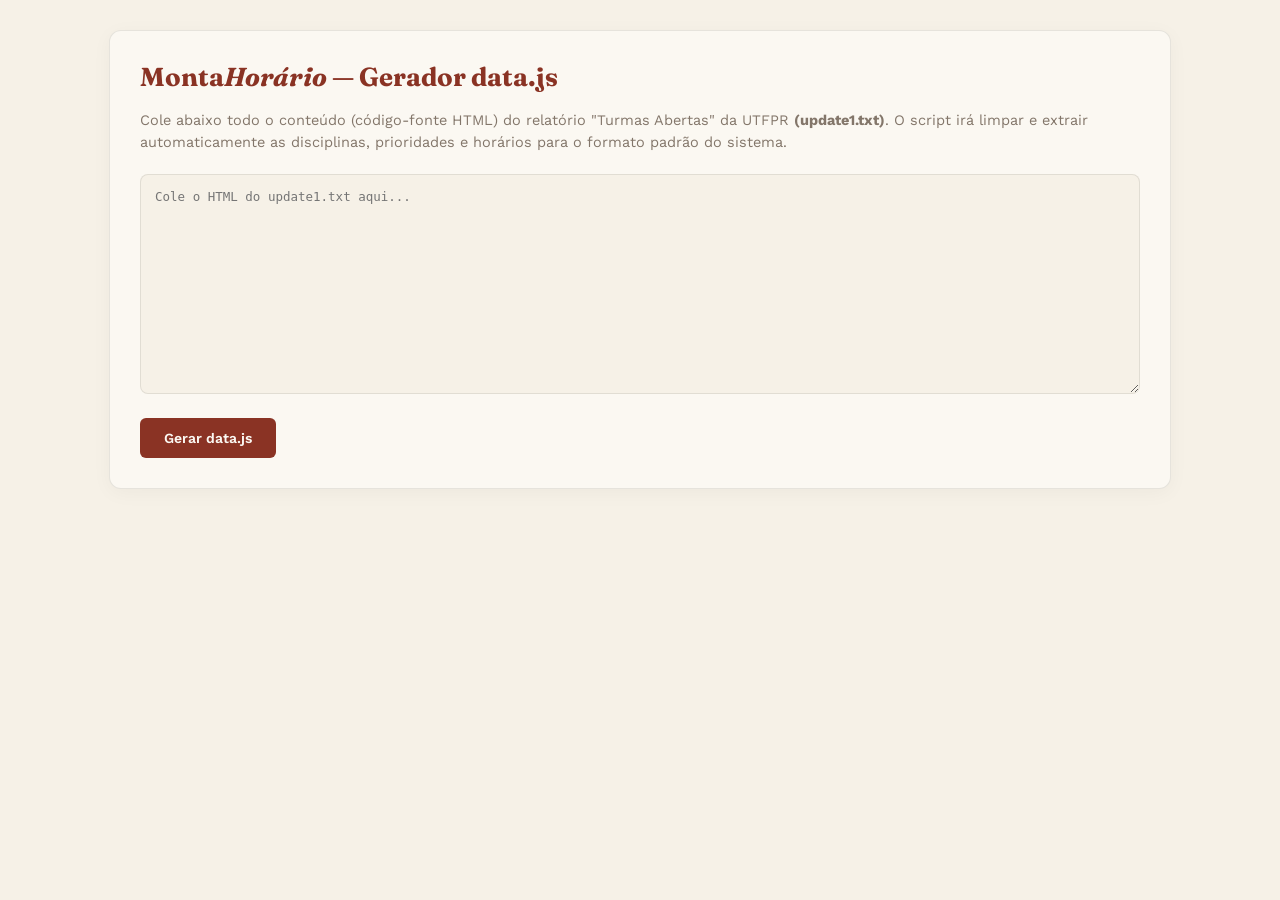
==== gerador.html @ 493f9831 "Add files via upload" ====
<!DOCTYPE html>
<html lang="pt-BR">
<head>
<meta charset="UTF-8">
<meta name="viewport" content="width=device-width, initial-scale=1.0">
<title>Gerador do data.js - Monta Horário UTFPR</title>
<link href="https://fonts.googleapis.com/css2?family=Fraunces:opsz,wght@9..144,600;9..144,700&family=Work+Sans:wght@400;500;600&display=swap" rel="stylesheet">
<style>
  :root {
    --bg: #f6f1e7; --panel: #fbf8f2; --panel2: #eee6d6; --border: rgba(43,38,32,.10);
    --text: #2b2621; --muted: #83766a; --accent: #8a3324; --accent-hover: #6f2a1e;
    --font-display: 'Fraunces', Georgia, serif;
    --font-body: 'Work Sans', -apple-system, Helvetica, Arial, sans-serif;
  }
  
  body {
    margin: 0; font-family: var(--font-body); background: var(--bg); color: var(--text); padding: 30px 20px;
  }
  
  .container {
    max-width: 1000px; margin: 0 auto; background: var(--panel); padding: 30px; 
    border-radius: 12px; box-shadow: 0 4px 20px rgba(0,0,0,0.04); border: 1px solid var(--border);
  }
  
  h1 { font-family: var(--font-display); color: var(--accent); margin-top: 0; font-size: 26px; }
  h1 span { font-style: italic; }
  p { color: var(--muted); font-size: 14.5px; line-height: 1.5; margin-bottom: 20px; }
  
  textarea {
    width: 100%; height: 220px; padding: 14px; font-family: monospace; font-size: 12.5px;
    border: 1px solid var(--border); border-radius: 8px; background: var(--bg); color: var(--text);
    resize: vertical; box-sizing: border-box; margin-bottom: 20px;
  }
  textarea:focus { outline: 2px solid var(--accent); outline-offset: -1px; }
  
  button {
    background: var(--accent); color: #fbf8f2; border: none; padding: 12px 24px; font-size: 14px;
    font-weight: 600; border-radius: 6px; cursor: pointer; transition: 0.2s; font-family: var(--font-body);
  }
  button:hover { background: var(--accent-hover); }
  
  .output-area { margin-top: 30px; display: none; }
  .output-area.show { display: block; }
  
  .header-controls { display: flex; justify-content: space-between; align-items: center; margin-bottom: 10px; }
  .header-controls h2 { font-family: var(--font-display); font-size: 20px; margin: 0; }
  .header-controls button { background: var(--text); padding: 8px 16px; }
  .header-controls button:hover { background: #000; }
  
</style>
</head>
<body>

<div class="container">
  <h1>Monta<span>Horário</span> — Gerador data.js</h1>
  <p>Cole abaixo todo o conteúdo (código-fonte HTML) do relatório "Turmas Abertas" da UTFPR <b>(update1.txt)</b>. O script irá limpar e extrair automaticamente as disciplinas, prioridades e horários para o formato padrão do sistema.</p>

  <textarea id="inputHtml" placeholder="Cole o HTML do update1.txt aqui..."></textarea>
  
  <button onclick="converter()">Gerar data.js</button>

  <div class="output-area" id="outputArea">
    <div class="header-controls">
      <h2>Resultado (data.js)</h2>
      <button onclick="copiar()">Copiar Código</button>
    </div>
    <textarea id="outputJs" readonly></textarea>
  </div>
</div>

<script>
  // Função para limpar conteúdo de células HTML (ex: quebras de linha em professores/prioridades)
  function clearCell(html) {
    let text = html.replace(/<br\s*\/?>/gi, ', ').replace(/&nbsp;/gi, ' '); // Troca <br> por vírgula
    text = text.replace(/<[^>]*>?/gm, ''); // Remove outras tags remanescentes
    text = text.replace(/,\s*$/, '').trim(); // Remove a última vírgula e espaços em branco
    return text;
  }

  function converter() {
    const input = document.getElementById('inputHtml').value;
    const parser = new DOMParser();
    const doc = parser.parseFromString(input, 'text/html');
    
    let result = [];
    let currentSubject = null;

    // Vasculha todas as linhas de tabela do arquivo colado
    const rows = doc.querySelectorAll('table tr');
    
    rows.forEach(row => {
      // 1. Verifica se a linha é de Cabeçalho de Disciplina
      const titleCell = row.querySelector('td.t b');
      if (titleCell) {
        const fullTitle = titleCell.textContent.trim();
        const splitIndex = fullTitle.indexOf(' - ');
        if (splitIndex !== -1) {
          currentSubject = {
            code: fullTitle.substring(0, splitIndex).trim(),
            name: fullTitle.substring(splitIndex + 3).trim(),
            turmas: []
          };
          result.push(currentSubject);
        }
        return;
      }

      // 2. Verifica se a linha contém dados das Turmas (precisa ter as colunas corretas)
      const tds = row.querySelectorAll('td');
      if (tds.length >= 10 && currentSubject) {
        
        // Ignorar o cabeçalho secundário que diz "Turma", "Enquadramento", etc
        if (tds[0].textContent.trim().toLowerCase() === 'turma') return;

        const turma = tds[0].textContent.trim();
        const enq = tds[1].textContent.trim();
        const vt = tds[2].textContent.trim();
        const vc = tds[3].textContent.trim();
        const res = tds[4].textContent.trim();
        
        // Prioridade
        let prio = clearCell(tds[5].innerHTML);
        if (prio === '-' || prio === '') prio = "";

        // Formatando o Horário: removendo espaços envolta dos hifens e preservando asteriscos
        let hRaw = tds[7].textContent.trim();
        let h = hRaw.replace(/\s*-\s*/g, '-').replace(/\s+/g, '');
        
        // Professor e Optativa
        let prof = clearCell(tds[8].innerHTML);
        let opt = clearCell(tds[9].innerHTML);
        if (opt === '-' || opt === '' || opt.toLowerCase() === 'não') {
          opt = 'Não';
        }

        currentSubject.turmas.push({
          turma, enq, vt, vc, res, prio, h, prof, opt
        });
      }
    });

    if (result.length === 0) {
      alert("Nenhuma disciplina encontrada. Verifique se o conteúdo colado é o HTML correto do relatório.");
      return;
    }

    // 3. Montar a string de saída no formato exato original do data.js
    let outputString = `/* ============================================================
   data.js — Dataset de disciplinas e configuração da grade
   Gerado automaticamente pelo conversor de relatórios.
   ============================================================ */\n\nconst DATA = [\n`;

    result.forEach((sub, index) => {
      outputString += `{code:"${sub.code}",name:"${sub.name}",turmas:[\n`;
      sub.turmas.forEach((t, tIndex) => {
        outputString += `{turma:"${t.turma}",enq:"${t.enq}",vt:"${t.vt}",vc:"${t.vc}",res:"${t.res}",prio:"${t.prio}",h:"${t.h}",prof:"${t.prof}",opt:"${t.opt}"}`;
        if (tIndex < sub.turmas.length - 1) outputString += ",\n";
        else outputString += "\n";
      });
      outputString += `]}`;
      if (index < result.length - 1) outputString += ",\n";
      else outputString += "\n";
    });

    outputString += `];\n\n/* ============== CONFIGURAÇÃO DA GRADE DE HORÁRIOS ============== */\n`;
    outputString += `const DAYS = [
  {n:2,label:"Segunda"},{n:3,label:"Terça"},{n:4,label:"Quarta"},
  {n:5,label:"Quinta"},{n:6,label:"Sexta"},{n:7,label:"Sábado"}
];
const AULAS = [
  {code:"M1",turno:"M",start:"07:30",end:"08:20"},
  {code:"M2",turno:"M",start:"08:20",end:"09:10"},
  {code:"M3",turno:"M",start:"09:10",end:"10:00"},
  {code:"M4",turno:"M",start:"10:20",end:"11:10"},
  {code:"M5",turno:"M",start:"11:10",end:"12:00"},
  {code:"M6",turno:"M",start:"12:00",end:"12:50"},
  {code:"T1",turno:"T",start:"13:00",end:"13:50"},
  {code:"T2",turno:"T",start:"13:50",end:"14:40"},
  {code:"T3",turno:"T",start:"14:40",end:"15:30"},
  {code:"T4",turno:"T",start:"15:50",end:"16:40"},
  {code:"T5",turno:"T",start:"16:40",end:"17:30"},
  {code:"T6",turno:"T",start:"17:50",end:"18:40"},
  {code:"N1",turno:"N",start:"18:40",end:"19:30"},
  {code:"N2",turno:"N",start:"19:30",end:"20:20"},
  {code:"N3",turno:"N",start:"20:20",end:"21:10"},
  {code:"N4",turno:"N",start:"21:20",end:"22:10"},
  {code:"N5",turno:"N",start:"22:10",end:"23:00"}
];

/* Paleta de cores expandida e mais variada */
const PALETTE = [
  "#8a3324", "#2c6e49", "#00509d", "#7b2cbf", "#ca6702", 
  "#4a4e69", "#b91d47", "#006d77", "#606c38", "#590d22",
  "#023e8a", "#a24936", "#386641", "#5a189a", "#d62828",
  "#457b9d", "#7f4f24", "#2a9d8f", "#c9184a", "#1d3557",
  "#6a994e", "#9d4edd", "#9b2226", "#0081a7", "#5e548e",
  "#800f2f", "#2d6a4f", "#936639", "#3c096c", "#0077b6"
];`;

    document.getElementById('outputJs').value = outputString;
    document.getElementById('outputArea').classList.add('show');
  }

  function copiar() {
    const output = document.getElementById('outputJs');
    output.select();
    document.execCommand('copy');
    alert('data.js copiado para a área de transferência! Agora é só colar no arquivo data.js do repositório.');
  }
</script>
</body>
</html>
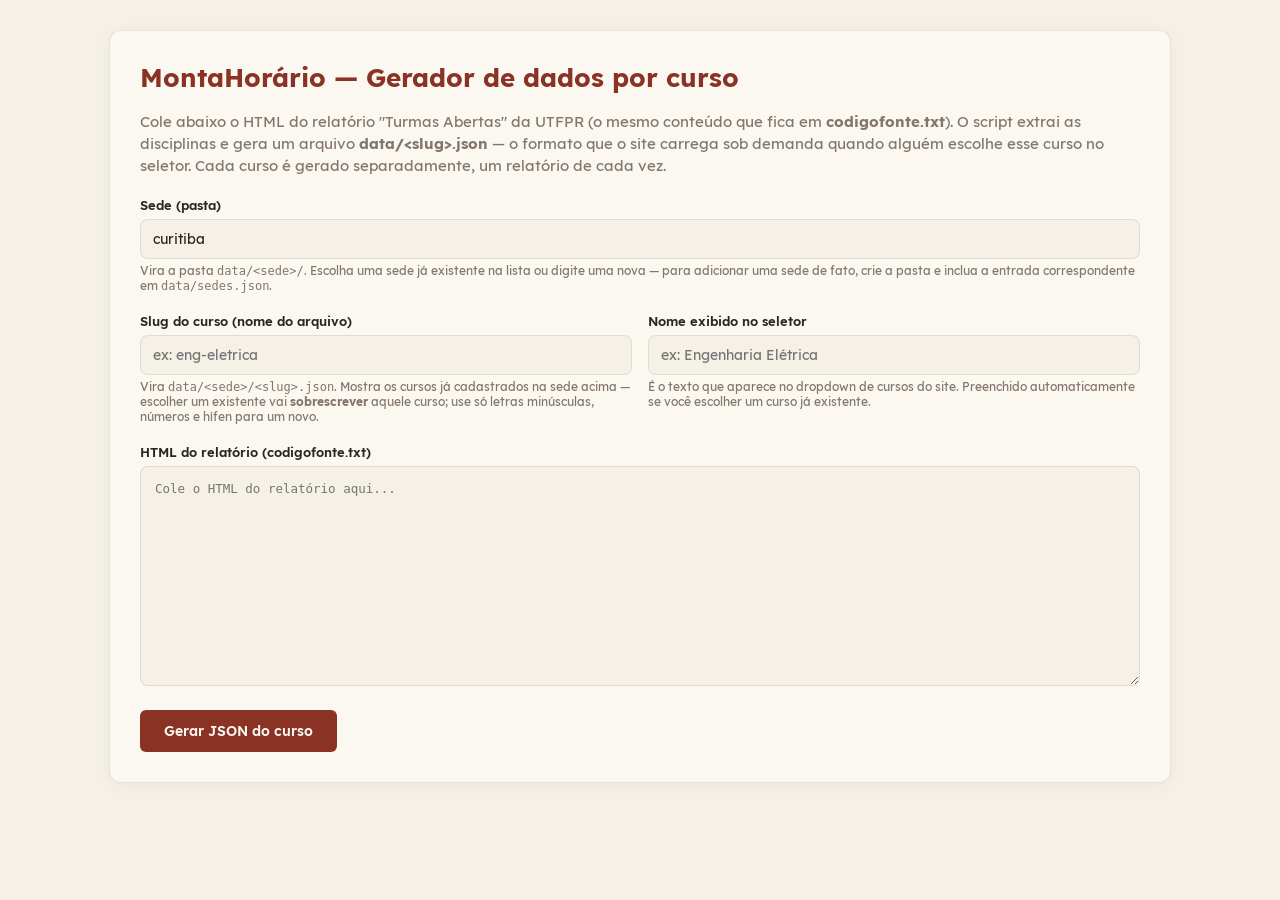
==== commit 07cc2d5c: "Outros cursos adicionados" ====
--- a/gerador.html
+++ b/gerador.html
@@ -1,212 +1,347 @@
-<!DOCTYPE html>
-<html lang="pt-BR">
-<head>
-<meta charset="UTF-8">
-<meta name="viewport" content="width=device-width, initial-scale=1.0">
-<title>Gerador do data.js - Monta Horário UTFPR</title>
-<link href="https://fonts.googleapis.com/css2?family=Fraunces:opsz,wght@9..144,600;9..144,700&family=Work+Sans:wght@400;500;600&display=swap" rel="stylesheet">
-<style>
-  :root {
-    --bg: #f6f1e7; --panel: #fbf8f2; --panel2: #eee6d6; --border: rgba(43,38,32,.10);
-    --text: #2b2621; --muted: #83766a; --accent: #8a3324; --accent-hover: #6f2a1e;
-    --font-display: 'Fraunces', Georgia, serif;
-    --font-body: 'Work Sans', -apple-system, Helvetica, Arial, sans-serif;
-  }
-  
-  body {
-    margin: 0; font-family: var(--font-body); background: var(--bg); color: var(--text); padding: 30px 20px;
-  }
-  
-  .container {
-    max-width: 1000px; margin: 0 auto; background: var(--panel); padding: 30px; 
-    border-radius: 12px; box-shadow: 0 4px 20px rgba(0,0,0,0.04); border: 1px solid var(--border);
-  }
-  
-  h1 { font-family: var(--font-display); color: var(--accent); margin-top: 0; font-size: 26px; }
-  h1 span { font-style: italic; }
-  p { color: var(--muted); font-size: 14.5px; line-height: 1.5; margin-bottom: 20px; }
-  
-  textarea {
-    width: 100%; height: 220px; padding: 14px; font-family: monospace; font-size: 12.5px;
-    border: 1px solid var(--border); border-radius: 8px; background: var(--bg); color: var(--text);
-    resize: vertical; box-sizing: border-box; margin-bottom: 20px;
-  }
-  textarea:focus { outline: 2px solid var(--accent); outline-offset: -1px; }
-  
-  button {
-    background: var(--accent); color: #fbf8f2; border: none; padding: 12px 24px; font-size: 14px;
-    font-weight: 600; border-radius: 6px; cursor: pointer; transition: 0.2s; font-family: var(--font-body);
-  }
-  button:hover { background: var(--accent-hover); }
-  
-  .output-area { margin-top: 30px; display: none; }
-  .output-area.show { display: block; }
-  
-  .header-controls { display: flex; justify-content: space-between; align-items: center; margin-bottom: 10px; }
-  .header-controls h2 { font-family: var(--font-display); font-size: 20px; margin: 0; }
-  .header-controls button { background: var(--text); padding: 8px 16px; }
-  .header-controls button:hover { background: #000; }
-  
-</style>
-</head>
-<body>
-
-<div class="container">
-  <h1>Monta<span>Horário</span> — Gerador data.js</h1>
-  <p>Cole abaixo todo o conteúdo (código-fonte HTML) do relatório "Turmas Abertas" da UTFPR <b>(update1.txt)</b>. O script irá limpar e extrair automaticamente as disciplinas, prioridades e horários para o formato padrão do sistema.</p>
-
-  <textarea id="inputHtml" placeholder="Cole o HTML do update1.txt aqui..."></textarea>
-  
-  <button onclick="converter()">Gerar data.js</button>
-
-  <div class="output-area" id="outputArea">
-    <div class="header-controls">
-      <h2>Resultado (data.js)</h2>
-      <button onclick="copiar()">Copiar Código</button>
-    </div>
-    <textarea id="outputJs" readonly></textarea>
-  </div>
-</div>
-
-<script>
-  // Função para limpar conteúdo de células HTML (ex: quebras de linha em professores/prioridades)
-  function clearCell(html) {
-    let text = html.replace(/<br\s*\/?>/gi, ', ').replace(/&nbsp;/gi, ' '); // Troca <br> por vírgula
-    text = text.replace(/<[^>]*>?/gm, ''); // Remove outras tags remanescentes
-    text = text.replace(/,\s*$/, '').trim(); // Remove a última vírgula e espaços em branco
-    return text;
-  }
-
-  function converter() {
-    const input = document.getElementById('inputHtml').value;
-    const parser = new DOMParser();
-    const doc = parser.parseFromString(input, 'text/html');
-    
-    let result = [];
-    let currentSubject = null;
-
-    // Vasculha todas as linhas de tabela do arquivo colado
-    const rows = doc.querySelectorAll('table tr');
-    
-    rows.forEach(row => {
-      // 1. Verifica se a linha é de Cabeçalho de Disciplina
-      const titleCell = row.querySelector('td.t b');
-      if (titleCell) {
-        const fullTitle = titleCell.textContent.trim();
-        const splitIndex = fullTitle.indexOf(' - ');
-        if (splitIndex !== -1) {
-          currentSubject = {
-            code: fullTitle.substring(0, splitIndex).trim(),
-            name: fullTitle.substring(splitIndex + 3).trim(),
-            turmas: []
-          };
-          result.push(currentSubject);
-        }
-        return;
-      }
-
-      // 2. Verifica se a linha contém dados das Turmas (precisa ter as colunas corretas)
-      const tds = row.querySelectorAll('td');
-      if (tds.length >= 10 && currentSubject) {
-        
-        // Ignorar o cabeçalho secundário que diz "Turma", "Enquadramento", etc
-        if (tds[0].textContent.trim().toLowerCase() === 'turma') return;
-
-        const turma = tds[0].textContent.trim();
-        const enq = tds[1].textContent.trim();
-        const vt = tds[2].textContent.trim();
-        const vc = tds[3].textContent.trim();
-        const res = tds[4].textContent.trim();
-        
-        // Prioridade
-        let prio = clearCell(tds[5].innerHTML);
-        if (prio === '-' || prio === '') prio = "";
-
-        // Formatando o Horário: removendo espaços envolta dos hifens e preservando asteriscos
-        let hRaw = tds[7].textContent.trim();
-        let h = hRaw.replace(/\s*-\s*/g, '-').replace(/\s+/g, '');
-        
-        // Professor e Optativa
-        let prof = clearCell(tds[8].innerHTML);
-        let opt = clearCell(tds[9].innerHTML);
-        if (opt === '-' || opt === '' || opt.toLowerCase() === 'não') {
-          opt = 'Não';
-        }
-
-        currentSubject.turmas.push({
-          turma, enq, vt, vc, res, prio, h, prof, opt
-        });
-      }
-    });
-
-    if (result.length === 0) {
-      alert("Nenhuma disciplina encontrada. Verifique se o conteúdo colado é o HTML correto do relatório.");
-      return;
-    }
-
-    // 3. Montar a string de saída no formato exato original do data.js
-    let outputString = `/* ============================================================
-   data.js — Dataset de disciplinas e configuração da grade
-   Gerado automaticamente pelo conversor de relatórios.
-   ============================================================ */\n\nconst DATA = [\n`;
-
-    result.forEach((sub, index) => {
-      outputString += `{code:"${sub.code}",name:"${sub.name}",turmas:[\n`;
-      sub.turmas.forEach((t, tIndex) => {
-        outputString += `{turma:"${t.turma}",enq:"${t.enq}",vt:"${t.vt}",vc:"${t.vc}",res:"${t.res}",prio:"${t.prio}",h:"${t.h}",prof:"${t.prof}",opt:"${t.opt}"}`;
-        if (tIndex < sub.turmas.length - 1) outputString += ",\n";
-        else outputString += "\n";
-      });
-      outputString += `]}`;
-      if (index < result.length - 1) outputString += ",\n";
-      else outputString += "\n";
-    });
-
-    outputString += `];\n\n/* ============== CONFIGURAÇÃO DA GRADE DE HORÁRIOS ============== */\n`;
-    outputString += `const DAYS = [
-  {n:2,label:"Segunda"},{n:3,label:"Terça"},{n:4,label:"Quarta"},
-  {n:5,label:"Quinta"},{n:6,label:"Sexta"},{n:7,label:"Sábado"}
-];
-const AULAS = [
-  {code:"M1",turno:"M",start:"07:30",end:"08:20"},
-  {code:"M2",turno:"M",start:"08:20",end:"09:10"},
-  {code:"M3",turno:"M",start:"09:10",end:"10:00"},
-  {code:"M4",turno:"M",start:"10:20",end:"11:10"},
-  {code:"M5",turno:"M",start:"11:10",end:"12:00"},
-  {code:"M6",turno:"M",start:"12:00",end:"12:50"},
-  {code:"T1",turno:"T",start:"13:00",end:"13:50"},
-  {code:"T2",turno:"T",start:"13:50",end:"14:40"},
-  {code:"T3",turno:"T",start:"14:40",end:"15:30"},
-  {code:"T4",turno:"T",start:"15:50",end:"16:40"},
-  {code:"T5",turno:"T",start:"16:40",end:"17:30"},
-  {code:"T6",turno:"T",start:"17:50",end:"18:40"},
-  {code:"N1",turno:"N",start:"18:40",end:"19:30"},
-  {code:"N2",turno:"N",start:"19:30",end:"20:20"},
-  {code:"N3",turno:"N",start:"20:20",end:"21:10"},
-  {code:"N4",turno:"N",start:"21:20",end:"22:10"},
-  {code:"N5",turno:"N",start:"22:10",end:"23:00"}
-];
-
-/* Paleta de cores expandida e mais variada */
-const PALETTE = [
-  "#8a3324", "#2c6e49", "#00509d", "#7b2cbf", "#ca6702", 
-  "#4a4e69", "#b91d47", "#006d77", "#606c38", "#590d22",
-  "#023e8a", "#a24936", "#386641", "#5a189a", "#d62828",
-  "#457b9d", "#7f4f24", "#2a9d8f", "#c9184a", "#1d3557",
-  "#6a994e", "#9d4edd", "#9b2226", "#0081a7", "#5e548e",
-  "#800f2f", "#2d6a4f", "#936639", "#3c096c", "#0077b6"
-];`;
-
-    document.getElementById('outputJs').value = outputString;
-    document.getElementById('outputArea').classList.add('show');
-  }
-
-  function copiar() {
-    const output = document.getElementById('outputJs');
-    output.select();
-    document.execCommand('copy');
-    alert('data.js copiado para a área de transferência! Agora é só colar no arquivo data.js do repositório.');
-  }
-</script>
-</body>
-</html>+<!DOCTYPE html>
+<html lang="pt-BR">
+<head>
+<meta charset="UTF-8">
+<meta name="viewport" content="width=device-width, initial-scale=1.0">
+<title>Gerador de data/*.json - Monta Horário UTFPR</title>
+<style>
+  @font-face{font-family:'Lexend';src:url('assets/fonts/Lexend-Regular.woff2') format('woff2');font-weight:400;font-style:normal;font-display:swap;}
+  @font-face{font-family:'Lexend';src:url('assets/fonts/Lexend-Medium.woff2') format('woff2');font-weight:500;font-style:normal;font-display:swap;}
+  @font-face{font-family:'Lexend';src:url('assets/fonts/Lexend-SemiBold.woff2') format('woff2');font-weight:600;font-style:normal;font-display:swap;}
+  @font-face{font-family:'Lexend';src:url('assets/fonts/Lexend-Bold.woff2') format('woff2');font-weight:700;font-style:normal;font-display:swap;}
+
+  :root {
+    --bg: #f6f1e7; --panel: #fbf8f2; --panel2: #eee6d6; --border: rgba(43,38,32,.10);
+    --text: #2b2621; --muted: #83766a; --accent: #8a3324; --accent-hover: #6f2a1e;
+    --font-display: 'Lexend', -apple-system, Helvetica, Arial, sans-serif;
+    --font-body: 'Lexend', -apple-system, Helvetica, Arial, sans-serif;
+  }
+
+  body {
+    margin: 0; font-family: var(--font-body); background: var(--bg); color: var(--text); padding: 30px 20px;
+  }
+
+  .container {
+    max-width: 1000px; margin: 0 auto; background: var(--panel); padding: 30px;
+    border-radius: 12px; box-shadow: 0 4px 20px rgba(0,0,0,0.04); border: 1px solid var(--border);
+  }
+
+  h1 { font-family: var(--font-display); color: var(--accent); margin-top: 0; font-size: 26px; }
+  h1 span { font-weight: 700; color: inherit; }
+  p { color: var(--muted); font-size: 14.5px; line-height: 1.5; margin-bottom: 20px; }
+
+  label { display: block; font-size: 13px; font-weight: 600; margin-bottom: 6px; }
+
+  .course-fields { display: flex; gap: 16px; margin-bottom: 20px; flex-wrap: wrap; }
+  .course-fields > div { flex: 1; min-width: 220px; }
+  .course-fields input {
+    width: 100%; padding: 10px 12px; font-family: var(--font-body); font-size: 14px;
+    border: 1px solid var(--border); border-radius: 8px; background: var(--bg); color: var(--text);
+    box-sizing: border-box;
+  }
+  .course-fields input:focus { outline: 2px solid var(--accent); outline-offset: -1px; }
+  .hint { font-size: 12px; color: var(--muted); margin-top: 4px; }
+
+  textarea {
+    width: 100%; height: 220px; padding: 14px; font-family: monospace; font-size: 12.5px;
+    border: 1px solid var(--border); border-radius: 8px; background: var(--bg); color: var(--text);
+    resize: vertical; box-sizing: border-box; margin-bottom: 20px;
+  }
+  textarea:focus { outline: 2px solid var(--accent); outline-offset: -1px; }
+
+  button {
+    background: var(--accent); color: #fbf8f2; border: none; padding: 12px 24px; font-size: 14px;
+    font-weight: 600; border-radius: 6px; cursor: pointer; transition: 0.2s; font-family: var(--font-body);
+  }
+  button:hover { background: var(--accent-hover); }
+  button:disabled { opacity: .5; cursor: not-allowed; }
+
+  .output-area { margin-top: 30px; display: none; }
+  .output-area.show { display: block; }
+
+  .header-controls { display: flex; justify-content: space-between; align-items: center; margin-bottom: 10px; gap: 10px; flex-wrap: wrap; }
+  .header-controls h2 { font-family: var(--font-display); font-size: 20px; margin: 0; }
+  .header-controls .btn-group { display: flex; gap: 8px; }
+  .header-controls button { background: var(--text); padding: 8px 16px; }
+  .header-controls button:hover { background: #000; }
+
+  .manifest-tip {
+    margin-top: 16px; padding: 12px 14px; border-radius: 8px; background: var(--panel2);
+    font-size: 13px; color: var(--text); line-height: 1.5;
+  }
+  .manifest-tip code { background: rgba(43,38,32,.08); padding: 1px 5px; border-radius: 4px; }
+</style>
+</head>
+<body>
+
+<div class="container">
+  <h1>Monta<span>Horário</span> — Gerador de dados por curso</h1>
+  <p>
+    Cole abaixo o HTML do relatório "Turmas Abertas" da UTFPR (o mesmo conteúdo que fica em <b>codigofonte.txt</b>).
+    O script extrai as disciplinas e gera um arquivo <b>data/&lt;slug&gt;.json</b> — o formato que o site
+    carrega sob demanda quando alguém escolhe esse curso no seletor. Cada curso é gerado separadamente,
+    um relatório de cada vez.
+  </p>
+
+  <p id="autoFillWarning" class="hint" style="display:none; background: var(--panel2); padding: 10px 12px; border-radius: 8px; color: var(--text);">
+    ⚠️ Não consegui carregar as sedes/cursos já existentes (<code>data/sedes.json</code> / <code>data/&lt;sede&gt;/manifest.json</code>) para sugerir nos campos abaixo — isso é normal se você abriu este arquivo direto do disco (<code>file://</code>), já que o navegador bloqueia esse tipo de busca nesse caso. Sirva a pasta com um servidor local (ex: <code>npx serve</code>, extensão "Live Server") ou abra pelo GitHub Pages para ativar as sugestões. Os campos continuam funcionando normalmente por digitação.
+  </p>
+
+  <div class="course-fields">
+    <div>
+      <label for="sedeSlug">Sede (pasta)</label>
+      <input id="sedeSlug" list="sedeOptions" placeholder="ex: curitiba" value="curitiba" autocomplete="off">
+      <datalist id="sedeOptions"></datalist>
+      <div class="hint">Vira a pasta <code>data/&lt;sede&gt;/</code>. Escolha uma sede já existente na lista ou digite uma nova — para adicionar uma sede de fato, crie a pasta e inclua a entrada correspondente em <code>data/sedes.json</code>.</div>
+    </div>
+  </div>
+
+  <div class="course-fields">
+    <div>
+      <label for="courseSlug">Slug do curso (nome do arquivo)</label>
+      <input id="courseSlug" list="courseOptions" placeholder="ex: eng-eletrica" autocomplete="off">
+      <datalist id="courseOptions"></datalist>
+      <div class="hint">Vira <code>data/&lt;sede&gt;/&lt;slug&gt;.json</code>. Mostra os cursos já cadastrados na sede acima — escolher um existente vai <b>sobrescrever</b> aquele curso; use só letras minúsculas, números e hífen para um novo.</div>
+    </div>
+    <div>
+      <label for="courseLabel">Nome exibido no seletor</label>
+      <input id="courseLabel" list="courseLabelOptions" placeholder="ex: Engenharia Elétrica" autocomplete="off">
+      <datalist id="courseLabelOptions"></datalist>
+      <div class="hint">É o texto que aparece no dropdown de cursos do site. Preenchido automaticamente se você escolher um curso já existente.</div>
+    </div>
+  </div>
+
+  <label for="inputHtml">HTML do relatório (codigofonte.txt)</label>
+  <textarea id="inputHtml" placeholder="Cole o HTML do relatório aqui..."></textarea>
+
+  <button onclick="converter()">Gerar JSON do curso</button>
+
+  <div class="output-area" id="outputArea">
+    <div class="header-controls">
+      <h2 id="outputTitle">Resultado</h2>
+      <div class="btn-group">
+        <button onclick="copiar()">Copiar JSON</button>
+        <button onclick="baixar()">Baixar arquivo</button>
+      </div>
+    </div>
+    <textarea id="outputJs" readonly></textarea>
+    <div class="manifest-tip" id="manifestTip"></div>
+  </div>
+</div>
+
+<script>
+  // Função para limpar conteúdo de células HTML (ex: quebras de linha em professores/prioridades)
+  function clearCell(html) {
+    let text = html.replace(/<br\s*\/?>/gi, ', ').replace(/&nbsp;/gi, ' '); // Troca <br> por vírgula
+    text = text.replace(/<[^>]*>?/gm, ''); // Remove outras tags remanescentes
+    text = text.replace(/,\s*$/, '').trim(); // Remove a última vírgula e espaços em branco
+    return text;
+  }
+
+  function slugify(s) {
+    return s.trim().toLowerCase()
+      .normalize('NFD').replace(/[\u0300-\u036f]/g, '') // remove acentos
+      .replace(/[^a-z0-9]+/g, '-')
+      .replace(/^-+|-+$/g, '');
+  }
+
+  function escAttr(s) {
+    return String(s).replace(/&/g, '&amp;').replace(/"/g, '&quot;').replace(/</g, '&lt;').replace(/>/g, '&gt;');
+  }
+
+  let knownCourses = []; // manifest da sede atualmente digitada no campo Sede
+  let autoFillFailed = false;
+
+  function showAutoFillWarning() {
+    if (autoFillFailed) return; // já mostrado, não repete
+    autoFillFailed = true;
+    document.getElementById('autoFillWarning').style.display = 'block';
+  }
+
+  // Busca data/sedes.json e preenche o <datalist> de sedes. Se falhar
+  // (ex.: arquivo aberto via file://, onde fetch de arquivo local é
+  // bloqueado pelo navegador), avisa e os campos continuam funcionando
+  // por digitação livre, só sem sugestão automática.
+  async function loadSedeSuggestions() {
+    try {
+      const res = await fetch('data/sedes.json');
+      if (!res.ok) throw new Error('HTTP ' + res.status);
+      const sedes = await res.json();
+      document.getElementById('sedeOptions').innerHTML = sedes
+        .map(s => `<option value="${escAttr(s.slug)}">${escAttr(s.label)}</option>`)
+        .join('');
+    } catch (e) {
+      showAutoFillWarning();
+    }
+  }
+
+  // Busca data/<sede>/manifest.json e preenche os <datalist> de curso
+  // (slug) e de nome exibido, para a sede atualmente escrita no campo.
+  async function loadCourseSuggestions(sedeSlug) {
+    if (!sedeSlug) { knownCourses = []; return; }
+    try {
+      const res = await fetch(`data/${encodeURIComponent(sedeSlug)}/manifest.json`);
+      if (!res.ok) throw new Error('HTTP ' + res.status);
+      knownCourses = await res.json();
+      document.getElementById('courseOptions').innerHTML = knownCourses
+        .map(c => `<option value="${escAttr(c.slug)}">${escAttr(c.label)}</option>`)
+        .join('');
+      document.getElementById('courseLabelOptions').innerHTML = knownCourses
+        .map(c => `<option value="${escAttr(c.label)}"></option>`)
+        .join('');
+    } catch (e) {
+      knownCourses = [];
+      showAutoFillWarning();
+    }
+  }
+
+  const sedeInput = document.getElementById('sedeSlug');
+  const courseSlugInput = document.getElementById('courseSlug');
+  const courseLabelInput = document.getElementById('courseLabel');
+
+  // Toda vez que o campo Sede muda (digitando ou escolhendo da lista),
+  // recarrega os cursos sugeridos daquela sede. O listener de "input"
+  // usa um pequeno debounce pra não disparar um fetch a cada letra
+  // digitada; "change" garante a atualização final ao sair do campo ou
+  // escolher direto na lista.
+  let sedeDebounce = null;
+  sedeInput.addEventListener('input', () => {
+    clearTimeout(sedeDebounce);
+    sedeDebounce = setTimeout(() => loadCourseSuggestions(slugify(sedeInput.value)), 300);
+  });
+  sedeInput.addEventListener('change', () => loadCourseSuggestions(slugify(sedeInput.value)));
+
+  // Se o slug digitado/escolhido bater com um curso já existente na sede
+  // atual, preenche o nome exibido sozinho (só entra no caminho de um
+  // curso já cadastrado; um slug novo não mexe no campo de nome).
+  courseSlugInput.addEventListener('input', () => {
+    const match = knownCourses.find(c => c.slug === slugify(courseSlugInput.value));
+    if (match) courseLabelInput.value = match.label;
+  });
+
+  loadSedeSuggestions();
+  loadCourseSuggestions(slugify(sedeInput.value));
+
+  let lastSlug = '';
+  let lastSede = '';
+
+  function converter() {
+    const input = document.getElementById('inputHtml').value;
+    const rawSede = document.getElementById('sedeSlug').value;
+    const rawSlug = document.getElementById('courseSlug').value;
+    const label = document.getElementById('courseLabel').value.trim();
+
+    if (!rawSede.trim() || !rawSlug.trim() || !label) {
+      alert('Preencha a sede, o slug e o nome do curso antes de gerar.');
+      return;
+    }
+    const sede = slugify(rawSede);
+    const slug = slugify(rawSlug);
+
+    const parser = new DOMParser();
+    const doc = parser.parseFromString(input, 'text/html');
+
+    let result = [];
+    let currentSubject = null;
+
+    // Vasculha todas as linhas de tabela do arquivo colado
+    const rows = doc.querySelectorAll('table tr');
+
+    rows.forEach(row => {
+      // 1. Verifica se a linha é de Cabeçalho de Disciplina
+      const titleCell = row.querySelector('td.t b');
+      if (titleCell) {
+        const fullTitle = titleCell.textContent.trim();
+        const splitIndex = fullTitle.indexOf(' - ');
+        if (splitIndex !== -1) {
+          currentSubject = {
+            code: fullTitle.substring(0, splitIndex).trim(),
+            name: fullTitle.substring(splitIndex + 3).trim(),
+            turmas: []
+          };
+          result.push(currentSubject);
+        }
+        return;
+      }
+
+      // 2. Verifica se a linha contém dados das Turmas (precisa ter as colunas corretas)
+      const tds = row.querySelectorAll('td');
+      if (tds.length >= 10 && currentSubject) {
+
+        // Ignorar o cabeçalho secundário que diz "Turma", "Enquadramento", etc
+        if (tds[0].textContent.trim().toLowerCase() === 'turma') return;
+
+        const turma = tds[0].textContent.trim();
+        const enq = tds[1].textContent.trim();
+        const vt = tds[2].textContent.trim();
+        const vc = tds[3].textContent.trim();
+        const res = tds[4].textContent.trim();
+
+        // Prioridade
+        let prio = clearCell(tds[5].innerHTML);
+        if (prio === '-' || prio === '') prio = "";
+
+        // Formatando o Horário: removendo espaços envolta dos hifens e preservando asteriscos
+        let hRaw = tds[7].textContent.trim();
+        let h = hRaw.replace(/\s*-\s*/g, '-').replace(/\s+/g, '');
+
+        // Professor e Optativa
+        let prof = clearCell(tds[8].innerHTML);
+        let opt = clearCell(tds[9].innerHTML);
+        if (opt === '-' || opt === '' || opt.toLowerCase() === 'não') {
+          opt = 'Não';
+        }
+
+        currentSubject.turmas.push({
+          turma, enq, vt, vc, res, prio, h, prof, opt
+        });
+      }
+    });
+
+    if (result.length === 0) {
+      alert("Nenhuma disciplina encontrada. Verifique se o conteúdo colado é o HTML correto do relatório.");
+      return;
+    }
+
+    // Saída em JSON puro — é isso que o app.js busca via fetch('data/<sede>/<slug>.json')
+    // (DAYS/AULAS/PALETTE não entram aqui: são compartilhados por todo curso e já
+    // vivem em config.js, carregado uma única vez pela página).
+    const outputString = JSON.stringify(result, null, 2);
+
+    lastSlug = slug;
+    lastSede = sede;
+    document.getElementById('outputTitle').textContent = `Resultado — data/${sede}/${slug}.json`;
+    document.getElementById('outputJs').value = outputString;
+    document.getElementById('manifestTip').innerHTML =
+      `Salve o conteúdo acima como <code>data/${sede}/${slug}.json</code> no repositório. ` +
+      `Depois, adicione (ou confirme) esta entrada em <code>data/${sede}/manifest.json</code>:<br>` +
+      `<code>{ "slug": "${slug}", "label": "${label.replace(/"/g, '&quot;')}" }</code>` +
+      `<br>Se o curso já existir no manifest dessa sede, só substitua o JSON — nada mais muda.` +
+      `<br><br>Sede nova? Crie a pasta <code>data/${sede}/</code> com seu próprio ` +
+      `<code>manifest.json</code> e adicione <code>{ "slug": "${sede}", "label": "..." }</code> ` +
+      `em <code>data/sedes.json</code>.`;
+    document.getElementById('outputArea').classList.add('show');
+  }
+
+  function copiar() {
+    const output = document.getElementById('outputJs');
+    output.select();
+    document.execCommand('copy');
+    alert('JSON copiado para a área de transferência!');
+  }
+
+  function baixar() {
+    const output = document.getElementById('outputJs');
+    const blob = new Blob([output.value], { type: 'application/json' });
+    const url = URL.createObjectURL(blob);
+    const a = document.createElement('a');
+    a.href = url;
+    a.download = `${lastSlug || 'curso'}.json`;
+    document.body.appendChild(a);
+    a.click();
+    document.body.removeChild(a);
+    URL.revokeObjectURL(url);
+  }
+</script>
+</body>
+</html>
